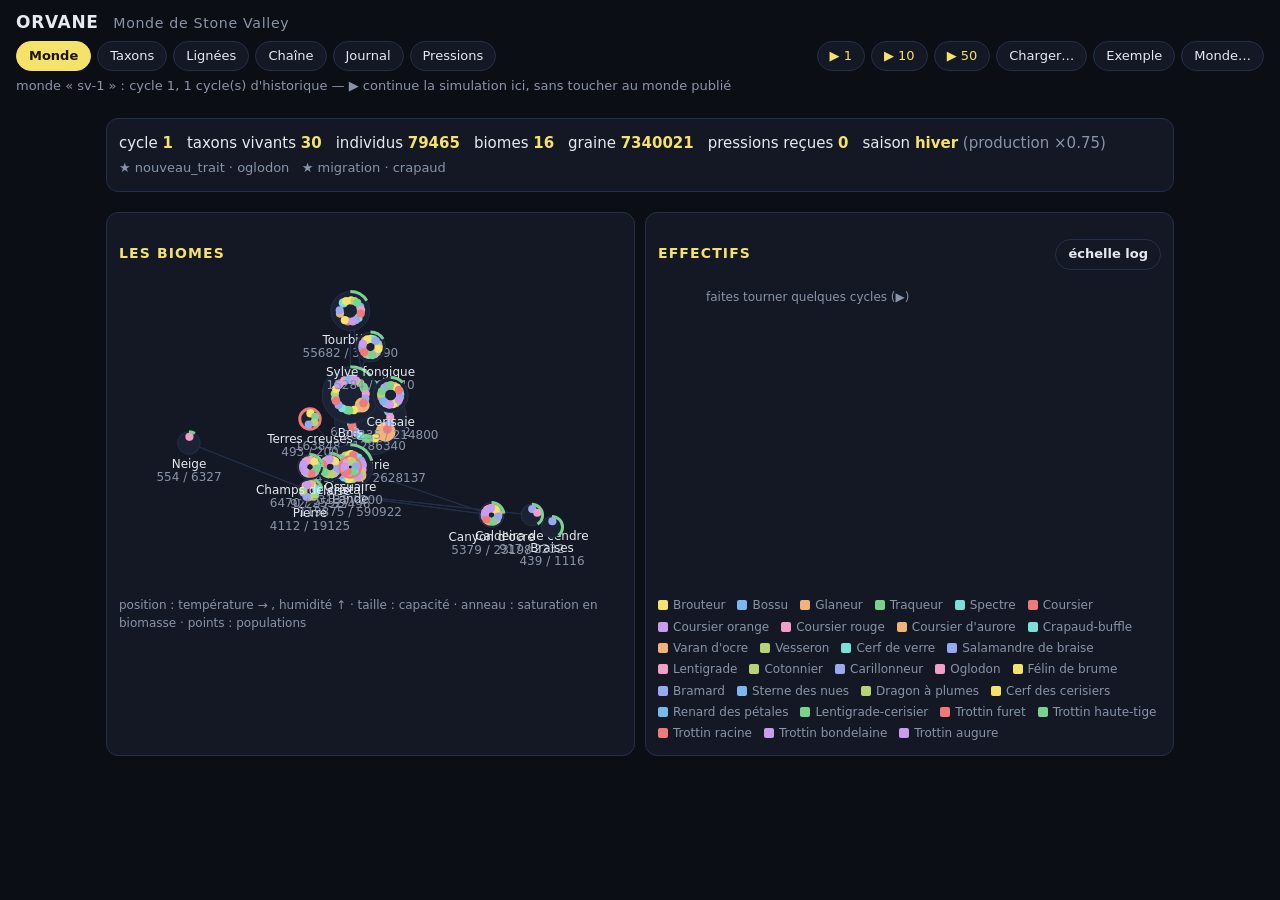
==== index.html @ d8d66bce "Add files via upload" ====
<!doctype html>
<html lang="fr">
<head>
<meta charset="utf-8">
<meta name="viewport" content="width=device-width, initial-scale=1">
<meta name="color-scheme" content="dark">
<title>Orvane</title>
<meta http-equiv="refresh" content="0; url=monde/?monde=sv-1">
<style>body { margin:0; padding:24px; background:#121a17; color:#e9efe6; font:16px/1.5 system-ui, sans-serif; } a { color:#e0a54a; }</style>
</head>
<body>
<p>Ouverture de l'observatoire… Si rien ne se passe : <a href="monde/?monde=sv-1">ouvrir l'observatoire d'Orvane</a>.</p>
</body>
</html>
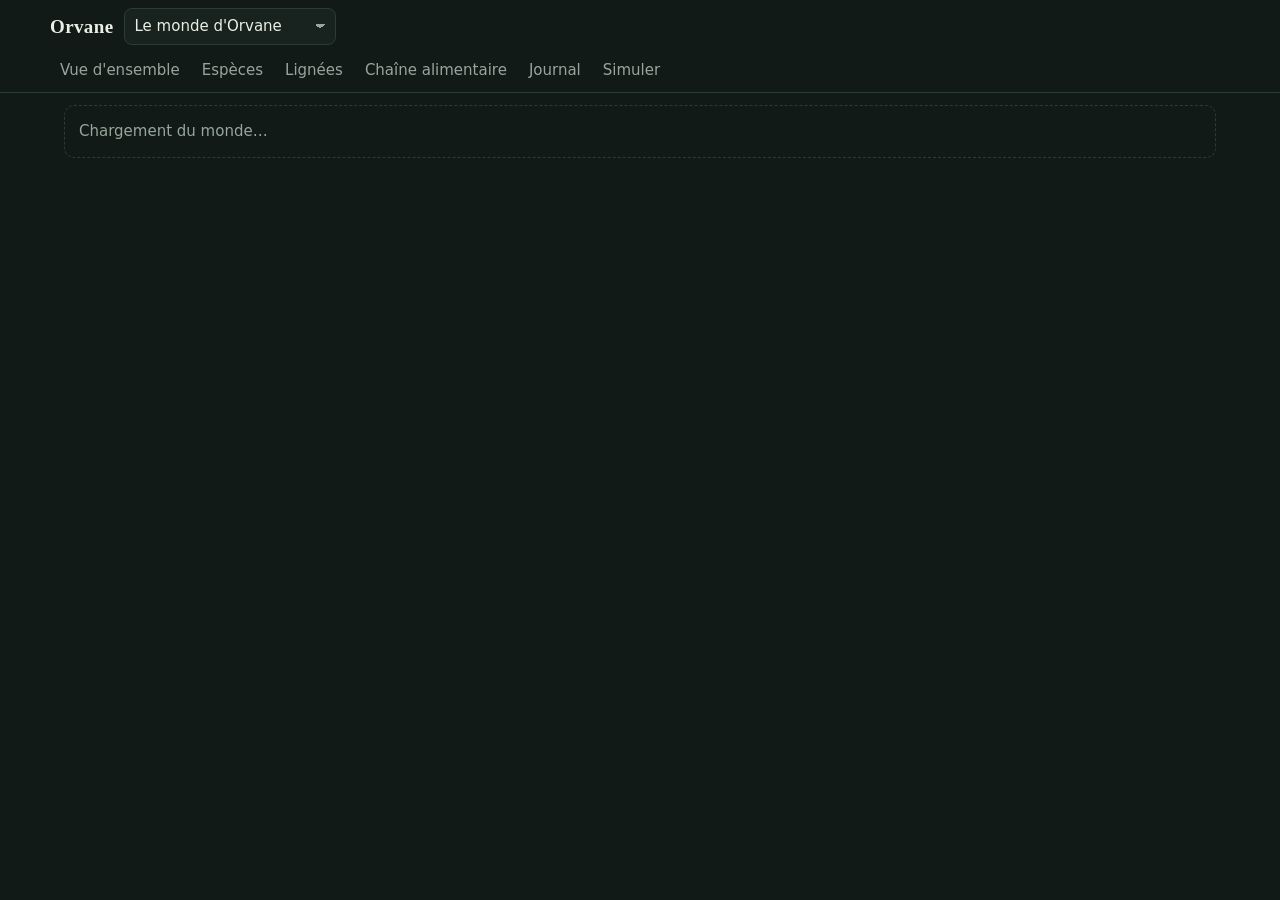
==== commit 01fe4eb8: "Add files via upload" ====
--- a/index.html
+++ b/index.html
@@ -5,10 +5,10 @@
 <meta name="viewport" content="width=device-width, initial-scale=1">
 <meta name="color-scheme" content="dark">
 <title>Orvane</title>
-<meta http-equiv="refresh" content="0; url=monde/?monde=sv-1">
+<meta http-equiv="refresh" content="0; url=monde/?monde=orvane">
 <style>body { margin:0; padding:24px; background:#121a17; color:#e9efe6; font:16px/1.5 system-ui, sans-serif; } a { color:#e0a54a; }</style>
 </head>
 <body>
-<p>Ouverture de l'observatoire… Si rien ne se passe : <a href="monde/?monde=sv-1">ouvrir l'observatoire d'Orvane</a>.</p>
+<p>Ouverture de l'observatoire… Si rien ne se passe : <a href="monde/?monde=orvane">ouvrir l'observatoire d'Orvane</a>.</p>
 </body>
 </html>
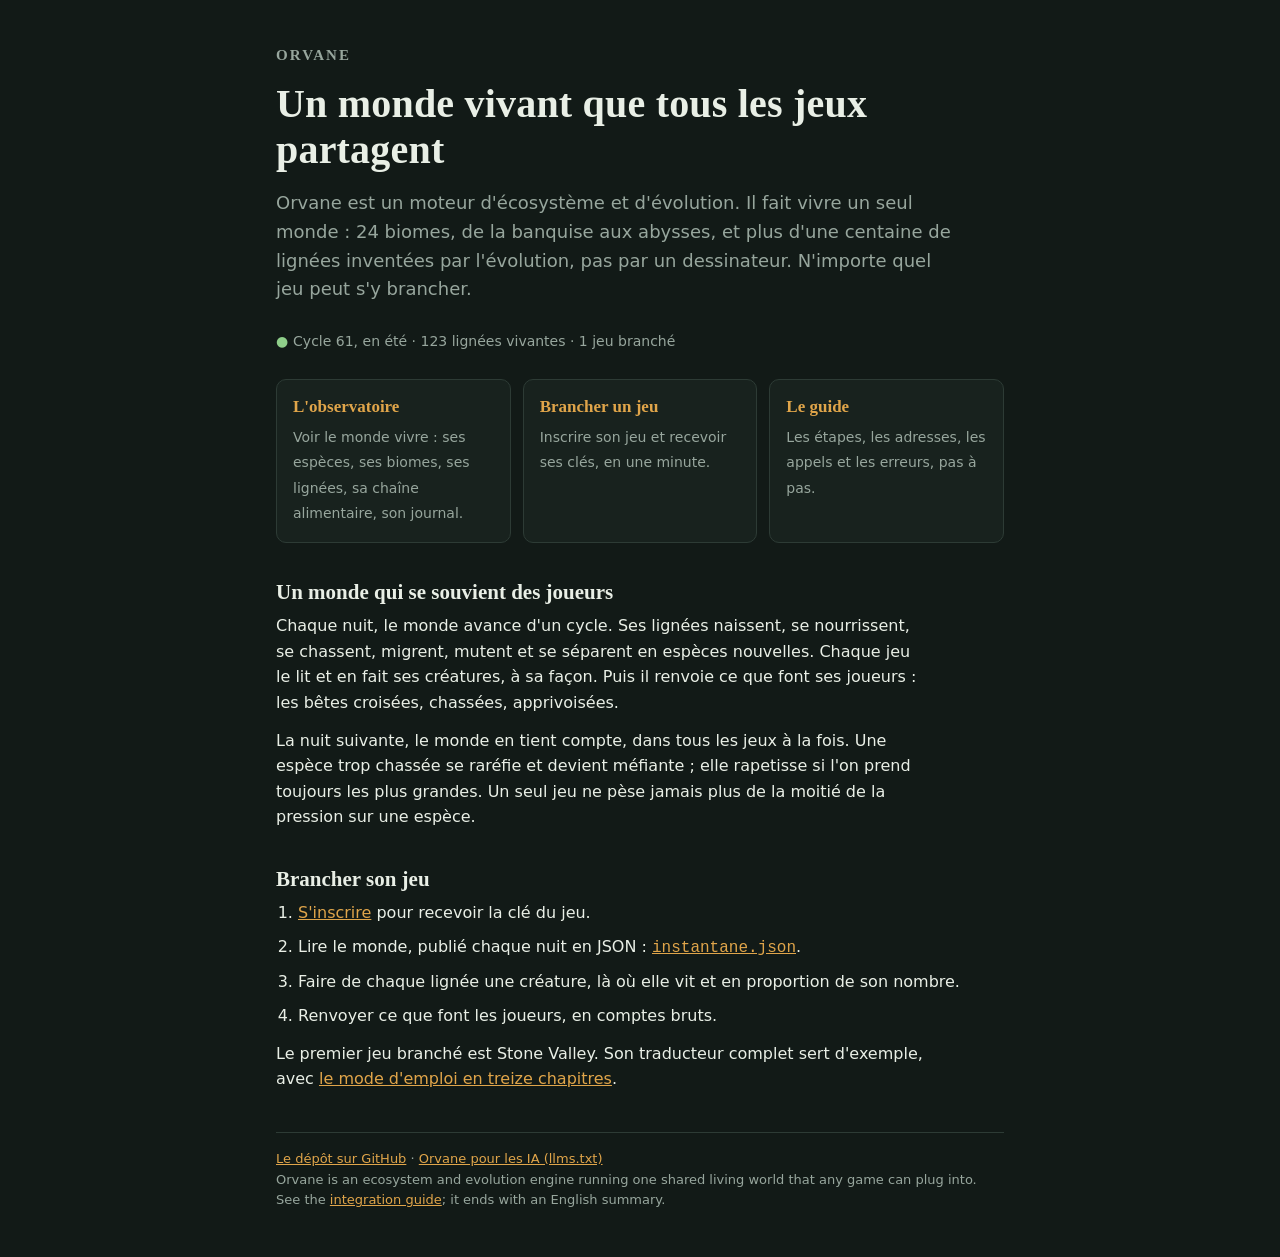
==== commit 4a4ebd42: "Add files via upload" ====
--- a/index.html
+++ b/index.html
@@ -4,11 +4,85 @@
 <meta charset="utf-8">
 <meta name="viewport" content="width=device-width, initial-scale=1">
 <meta name="color-scheme" content="dark">
-<title>Orvane</title>
-<meta http-equiv="refresh" content="0; url=monde/?monde=orvane">
-<style>body { margin:0; padding:24px; background:#121a17; color:#e9efe6; font:16px/1.5 system-ui, sans-serif; } a { color:#e0a54a; }</style>
+<title>Orvane — un monde vivant que tous les jeux partagent</title>
+<meta name="description" content="Orvane est un moteur d'écosystème et d'évolution : un seul monde vivant, 24 biomes et plus d'une centaine de lignées, où n'importe quel jeu peut se brancher.">
+<meta property="og:title" content="Orvane — un monde vivant que tous les jeux partagent">
+<meta property="og:description" content="Un moteur d'écosystème et d'évolution. N'importe quel jeu peut s'y brancher : il lit le monde, et y renvoie ce que font ses joueurs.">
+<meta property="og:type" content="website">
+<link rel="alternate" type="text/plain" href="llms.txt" title="Orvane pour les IA">
+<style>
+:root {
+  --fond:#121a17; --surface:#18221e; --ligne:#2d3b35; --texte:#e9efe6; --sourd:#97a69d; --ambre:#e0a54a; --vif:#8fcf8a;
+  --serif: "Iowan Old Style", "Palatino Linotype", Palatino, "Book Antiqua", Georgia, serif;
+  --sans: system-ui, -apple-system, "Segoe UI", Roboto, sans-serif;
+}
+* { box-sizing:border-box; }
+html, body { margin:0; background:var(--fond); color:var(--texte); font:16px/1.6 var(--sans); -webkit-text-size-adjust:100%; }
+a { color:var(--ambre); }
+:focus-visible { outline:2px solid var(--ambre); outline-offset:2px; }
+main { max-width:760px; margin:0 auto; padding:48px 16px 48px; }
+.marque { font:600 15px/1 var(--serif); letter-spacing:.14em; text-transform:uppercase; color:var(--sourd); margin:0 0 18px; }
+h1 { font:600 40px/1.15 var(--serif); letter-spacing:.005em; margin:0 0 16px; }
+h2 { font:600 21px/1.25 var(--serif); margin:36px 0 8px; }
+.chapeau { font-size:18px; color:var(--sourd); margin:0 0 26px; max-width:60ch; }
+.vie { font-size:14px; color:var(--sourd); min-height:1.6em; margin:0 0 26px; }
+.vie b { color:var(--vif); font-weight:600; }
+.portes { display:grid; grid-template-columns:repeat(3, 1fr); gap:12px; }
+.porte { display:block; background:var(--surface); border:1px solid var(--ligne); border-radius:10px; padding:16px; text-decoration:none; color:var(--texte); }
+.porte:hover { border-color:var(--ambre); }
+.porte b { display:block; font:600 17px/1.3 var(--serif); color:var(--ambre); margin-bottom:6px; }
+.porte span { font-size:14px; color:var(--sourd); }
+p { margin:0 0 12px; max-width:64ch; }
+ol { padding-left:22px; margin:0 0 12px; } ol li { margin:0 0 8px; }
+footer { color:var(--sourd); font-size:13px; border-top:1px solid var(--ligne); padding-top:16px; margin-top:40px; }
+@media (max-width:640px) { main { padding-top:32px; } h1 { font-size:31px; } .portes { grid-template-columns:1fr; } }
+</style>
 </head>
 <body>
-<p>Ouverture de l'observatoire… Si rien ne se passe : <a href="monde/?monde=orvane">ouvrir l'observatoire d'Orvane</a>.</p>
+<main>
+<p class="marque">Orvane</p>
+<h1>Un monde vivant que tous les jeux partagent</h1>
+<p class="chapeau">Orvane est un moteur d'écosystème et d'évolution. Il fait vivre un seul monde : 24 biomes, de la banquise aux abysses, et plus d'une centaine de lignées inventées par l'évolution, pas par un dessinateur. N'importe quel jeu peut s'y brancher.</p>
+<p class="vie" id="vie" aria-live="polite"></p>
+
+<nav class="portes" aria-label="Entrées">
+  <a class="porte" href="monde/?monde=orvane"><b>L'observatoire</b><span>Voir le monde vivre : ses espèces, ses biomes, ses lignées, sa chaîne alimentaire, son journal.</span></a>
+  <a class="porte" href="inscription/"><b>Brancher un jeu</b><span>Inscrire son jeu et recevoir ses clés, en une minute.</span></a>
+  <a class="porte" href="https://github.com/stonevalleyoff-ai/orvane/blob/main/BRANCHER-UN-JEU.md"><b>Le guide</b><span>Les étapes, les adresses, les appels et les erreurs, pas à pas.</span></a>
+</nav>
+
+<h2>Un monde qui se souvient des joueurs</h2>
+<p>Chaque nuit, le monde avance d'un cycle. Ses lignées naissent, se nourrissent, se chassent, migrent, mutent et se séparent en espèces nouvelles. Chaque jeu le lit et en fait ses créatures, à sa façon. Puis il renvoie ce que font ses joueurs : les bêtes croisées, chassées, apprivoisées.</p>
+<p>La nuit suivante, le monde en tient compte, dans tous les jeux à la fois. Une espèce trop chassée se raréfie et devient méfiante ; elle rapetisse si l'on prend toujours les plus grandes. Un seul jeu ne pèse jamais plus de la moitié de la pression sur une espèce.</p>
+
+<h2>Brancher son jeu</h2>
+<ol>
+  <li><a href="inscription/">S'inscrire</a> pour recevoir la clé du jeu.</li>
+  <li>Lire le monde, publié chaque nuit en JSON : <a href="mondes/orvane/instantane.json"><code>instantane.json</code></a>.</li>
+  <li>Faire de chaque lignée une créature, là où elle vit et en proportion de son nombre.</li>
+  <li>Renvoyer ce que font les joueurs, en comptes bruts.</li>
+</ol>
+<p>Le premier jeu branché est Stone Valley. Son traducteur complet sert d'exemple, avec <a href="https://github.com/stonevalleyoff-ai/orvane/blob/main/docs/LISEZ-MOI.md">le mode d'emploi en treize chapitres</a>.</p>
+
+<footer>
+  <a href="https://github.com/stonevalleyoff-ai/orvane">Le dépôt sur GitHub</a> · <a href="llms.txt">Orvane pour les IA (llms.txt)</a><br>
+  <span lang="en">Orvane is an ecosystem and evolution engine running one shared living world that any game can plug into. See the <a href="https://github.com/stonevalleyoff-ai/orvane/blob/main/BRANCHER-UN-JEU.md">integration guide</a>; it ends with an English summary.</span>
+</footer>
+</main>
+<script>
+(async () => {
+  const el = document.getElementById('vie');
+  try {
+    const [inst, jeux] = await Promise.all(['instantane.json', 'jeux.json'].map(f => fetch('mondes/orvane/' + f, { cache: 'no-cache' }).then(r => r.ok ? r.json() : null).catch(() => null)));
+    if (!inst || !inst.cycle) return;
+    const vivantes = (inst.taxons || []).filter(t => t.eteint == null).length;
+    const branches = Array.isArray(jeux) ? jeux.filter(j => j.actif !== false).length : 0;
+    const sn = inst.cycle.saison && inst.cycle.saison.nom, saison = sn ? (sn === 'printemps' ? ', au printemps' : ', en ' + sn) : '';
+    el.innerHTML = '';
+    const b = document.createElement('b'); b.textContent = '● ';
+    el.append(b, 'Cycle ' + inst.cycle.n + saison + ' · ' + vivantes + ' lignées vivantes' + (branches ? ' · ' + branches + (branches > 1 ? ' jeux branchés' : ' jeu branché') : ''));
+  } catch (e) { }
+})();
+</script>
 </body>
 </html>
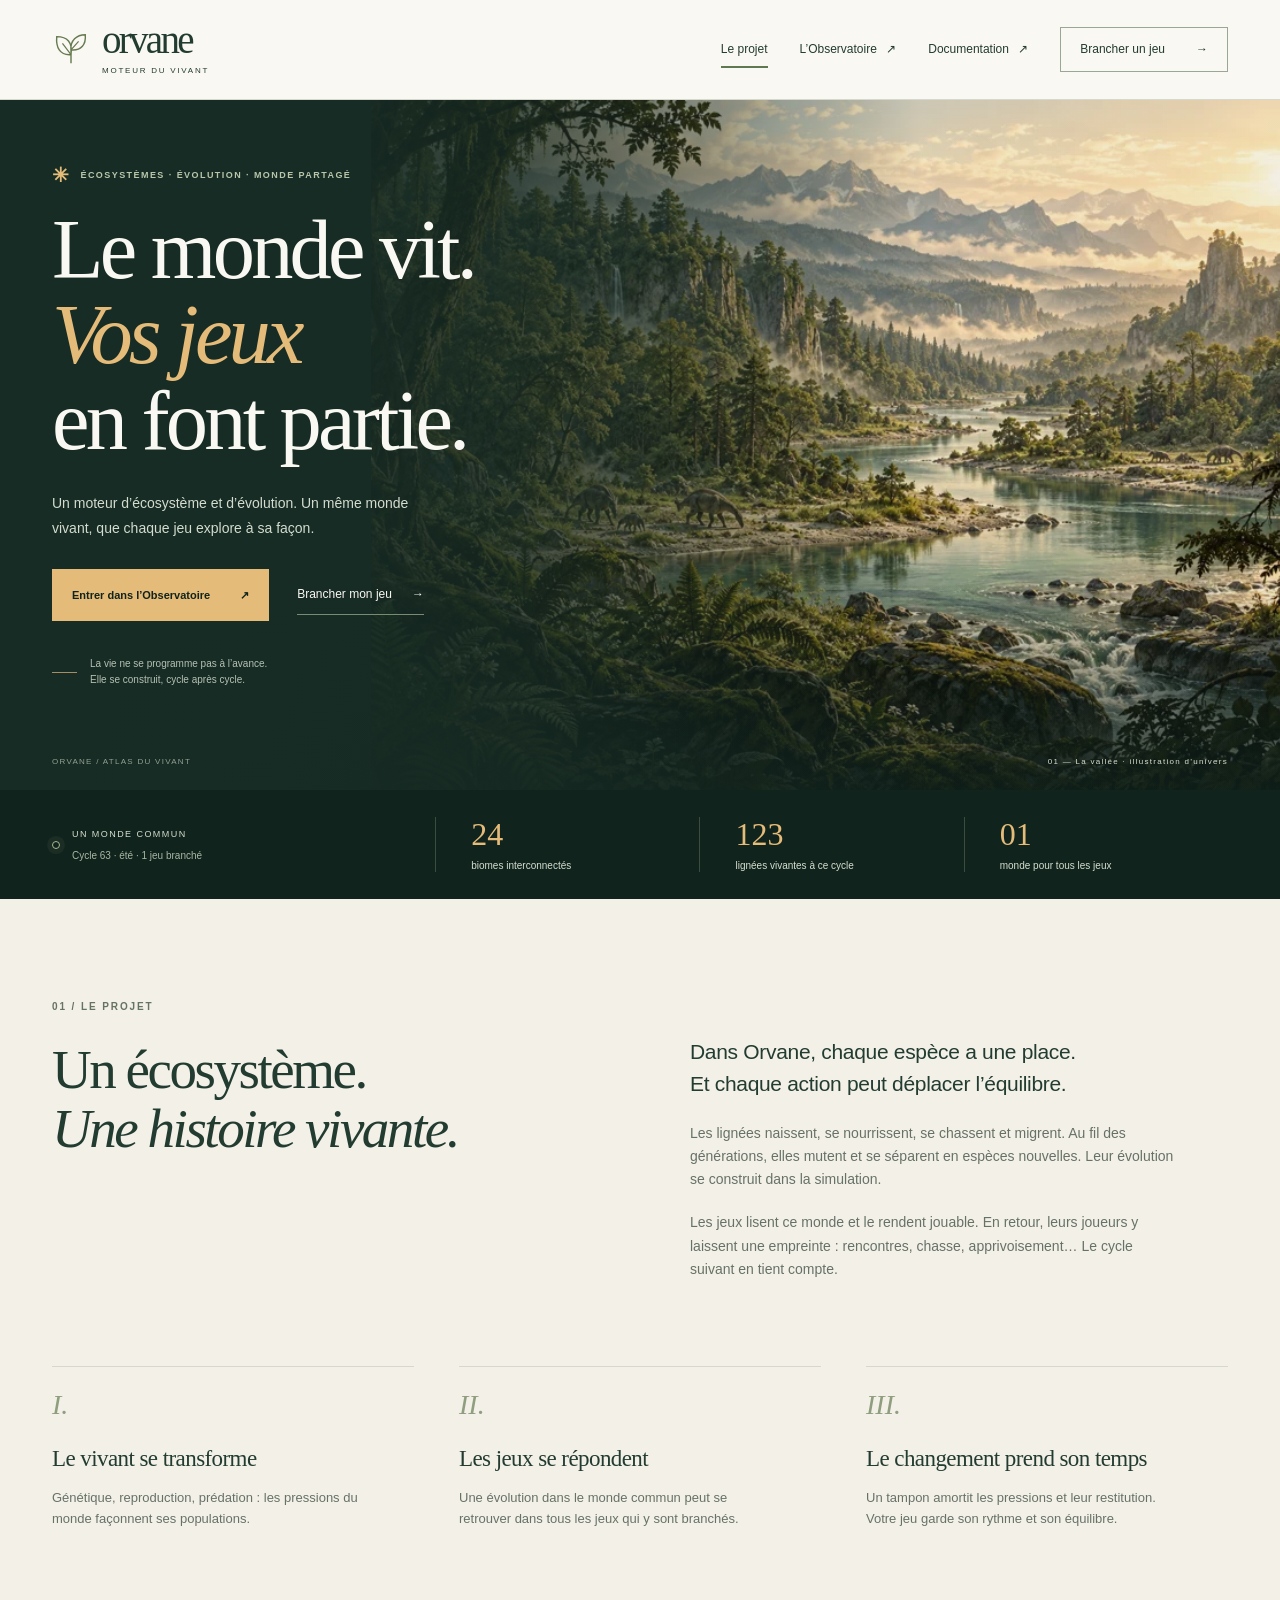
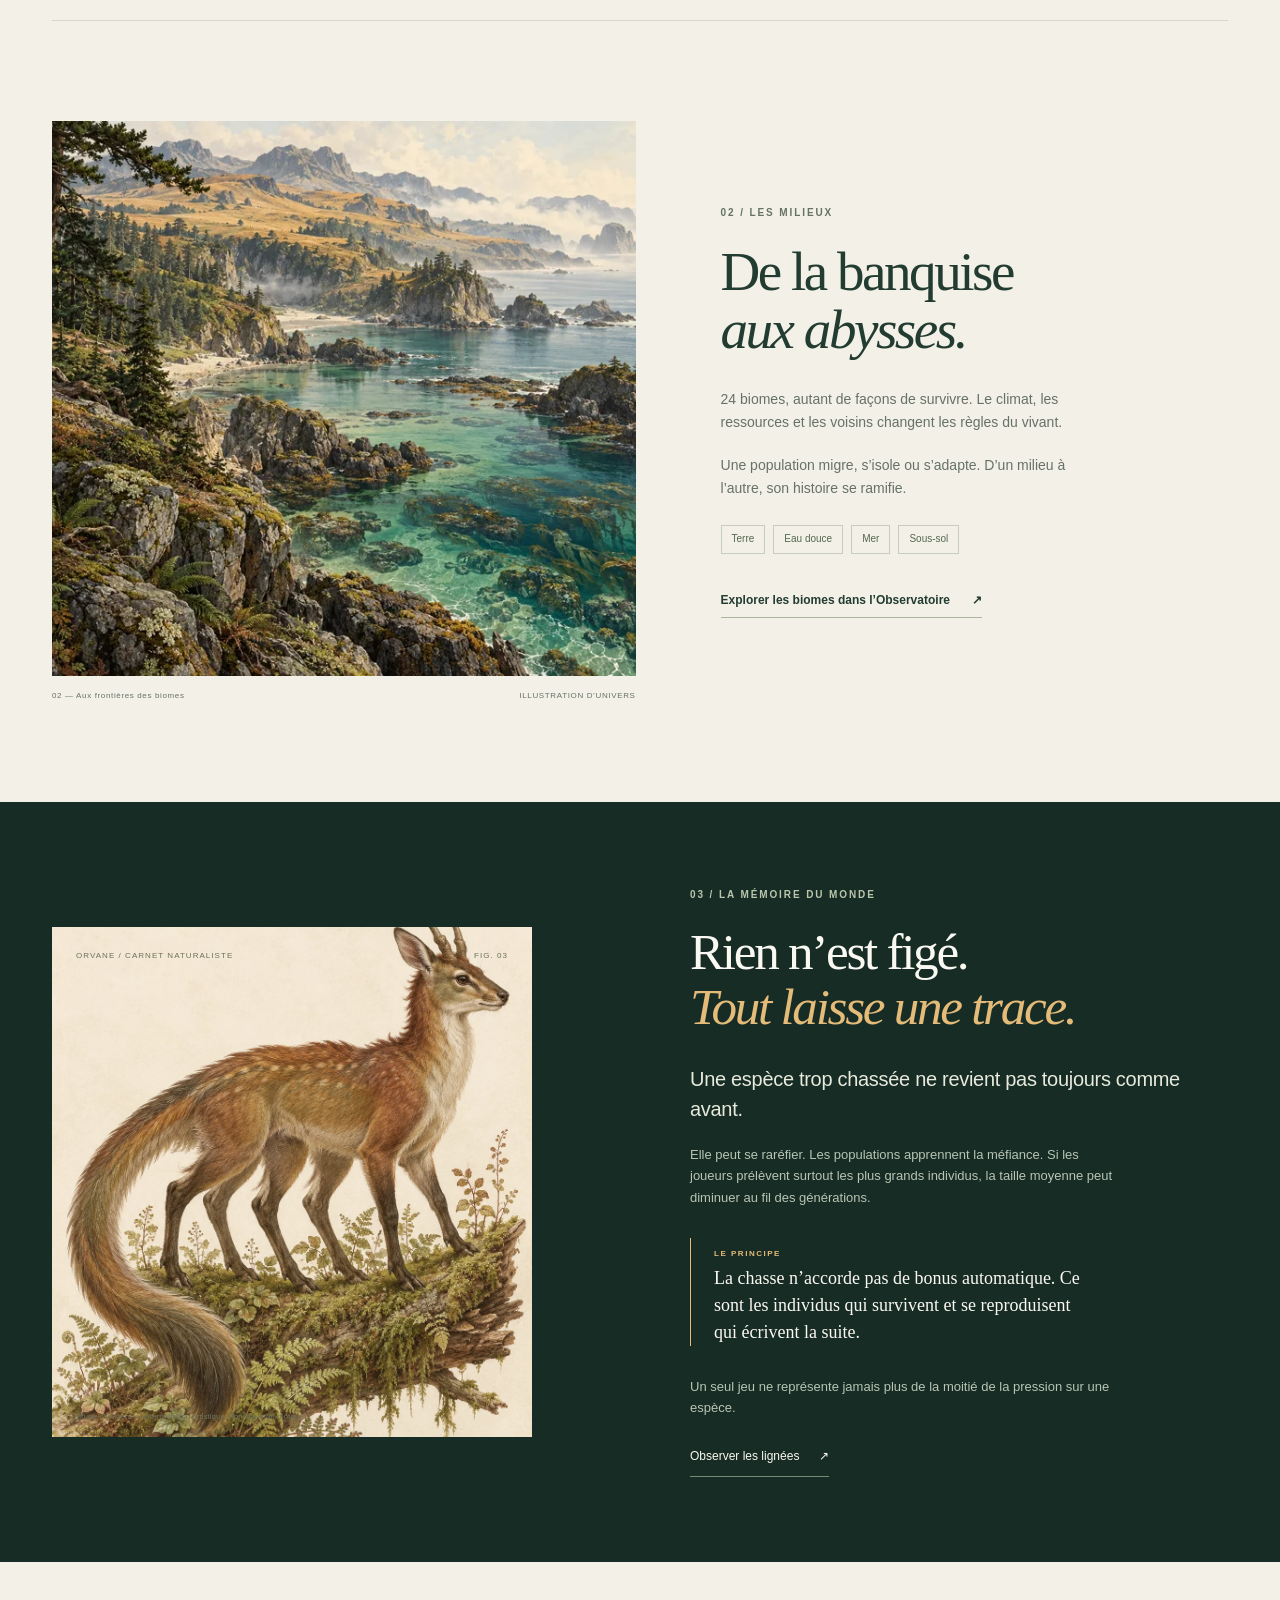
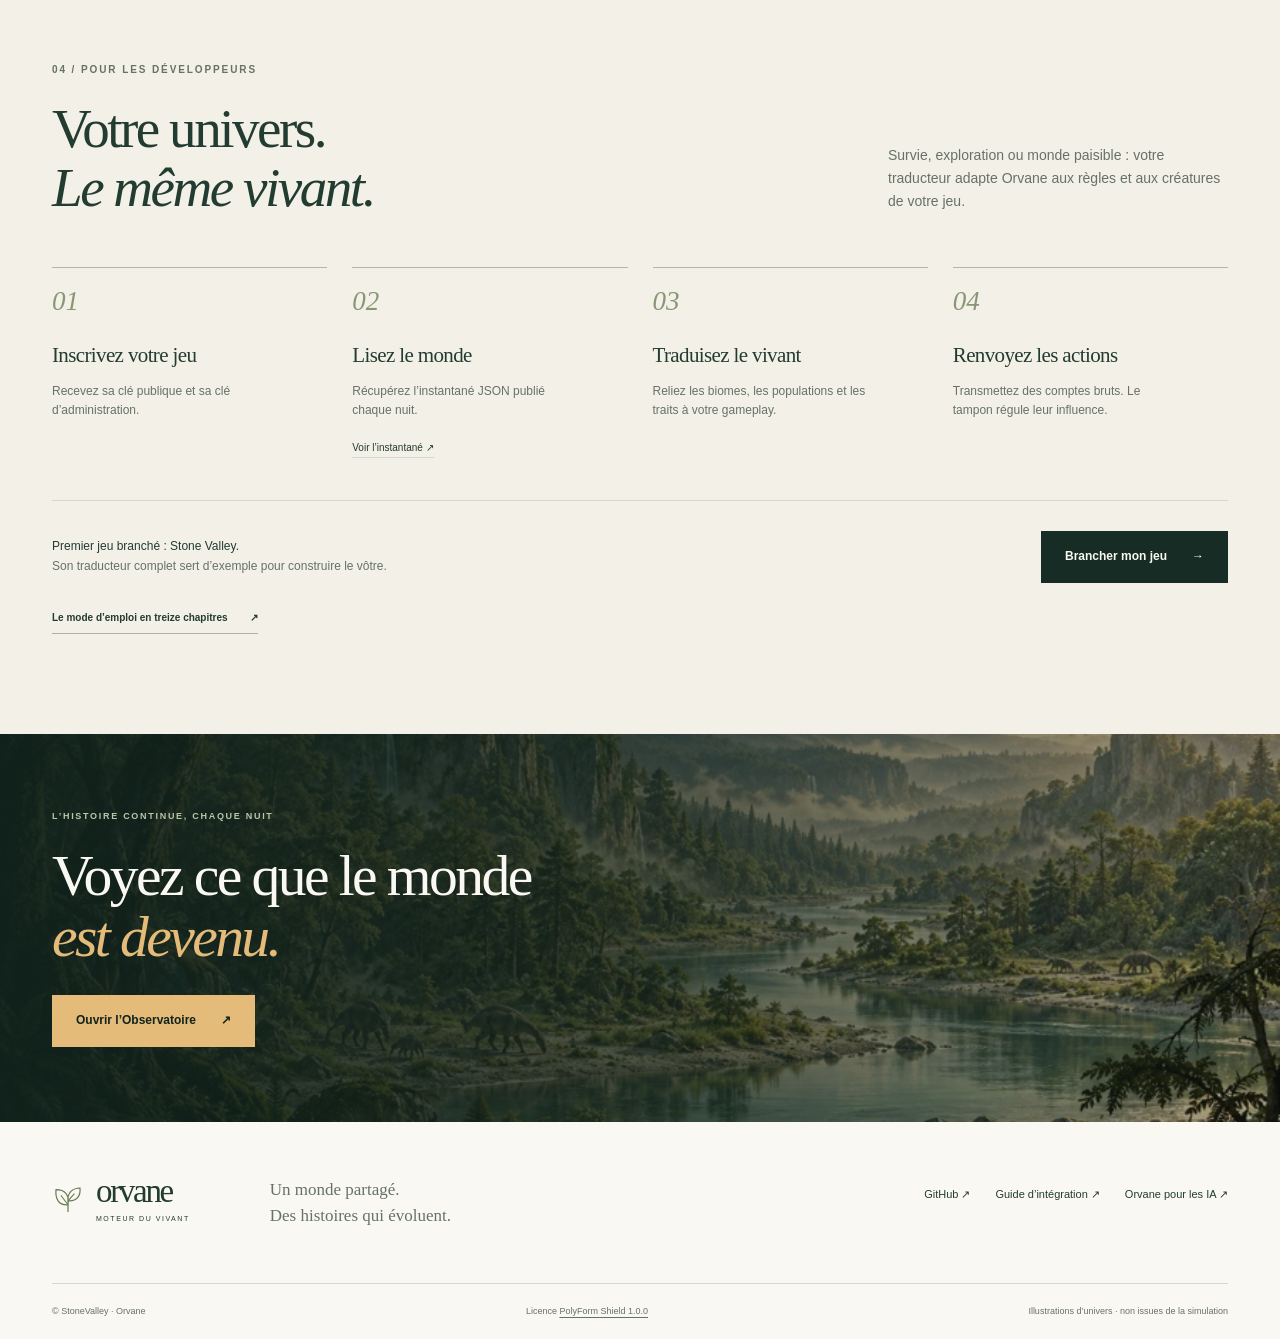
==== commit eb8febe9: "Add files via upload" ====
--- a/index.html
+++ b/index.html
@@ -3,86 +3,44 @@
 <head>
 <meta charset="utf-8">
 <meta name="viewport" content="width=device-width, initial-scale=1">
-<meta name="color-scheme" content="dark">
+<meta name="color-scheme" content="light dark">
 <title>Orvane — un monde vivant que tous les jeux partagent</title>
 <meta name="description" content="Orvane est un moteur d'écosystème et d'évolution : un seul monde vivant, 24 biomes et plus d'une centaine de lignées, où n'importe quel jeu peut se brancher.">
 <meta property="og:title" content="Orvane — un monde vivant que tous les jeux partagent">
 <meta property="og:description" content="Un moteur d'écosystème et d'évolution. N'importe quel jeu peut s'y brancher : il lit le monde, et y renvoie ce que font ses joueurs.">
 <meta property="og:type" content="website">
 <link rel="alternate" type="text/plain" href="llms.txt" title="Orvane pour les IA">
-<style>
-:root {
-  --fond:#121a17; --surface:#18221e; --ligne:#2d3b35; --texte:#e9efe6; --sourd:#97a69d; --ambre:#e0a54a; --vif:#8fcf8a;
-  --serif: "Iowan Old Style", "Palatino Linotype", Palatino, "Book Antiqua", Georgia, serif;
-  --sans: system-ui, -apple-system, "Segoe UI", Roboto, sans-serif;
-}
-* { box-sizing:border-box; }
-html, body { margin:0; background:var(--fond); color:var(--texte); font:16px/1.6 var(--sans); -webkit-text-size-adjust:100%; }
-a { color:var(--ambre); }
-:focus-visible { outline:2px solid var(--ambre); outline-offset:2px; }
-main { max-width:760px; margin:0 auto; padding:48px 16px 48px; }
-.marque { font:600 15px/1 var(--serif); letter-spacing:.14em; text-transform:uppercase; color:var(--sourd); margin:0 0 18px; }
-h1 { font:600 40px/1.15 var(--serif); letter-spacing:.005em; margin:0 0 16px; }
-h2 { font:600 21px/1.25 var(--serif); margin:36px 0 8px; }
-.chapeau { font-size:18px; color:var(--sourd); margin:0 0 26px; max-width:60ch; }
-.vie { font-size:14px; color:var(--sourd); min-height:1.6em; margin:0 0 26px; }
-.vie b { color:var(--vif); font-weight:600; }
-.portes { display:grid; grid-template-columns:repeat(3, 1fr); gap:12px; }
-.porte { display:block; background:var(--surface); border:1px solid var(--ligne); border-radius:10px; padding:16px; text-decoration:none; color:var(--texte); }
-.porte:hover { border-color:var(--ambre); }
-.porte b { display:block; font:600 17px/1.3 var(--serif); color:var(--ambre); margin-bottom:6px; }
-.porte span { font-size:14px; color:var(--sourd); }
-p { margin:0 0 12px; max-width:64ch; }
-ol { padding-left:22px; margin:0 0 12px; } ol li { margin:0 0 8px; }
-footer { color:var(--sourd); font-size:13px; border-top:1px solid var(--ligne); padding-top:16px; margin-top:40px; }
-@media (max-width:640px) { main { padding-top:32px; } h1 { font-size:31px; } .portes { grid-template-columns:1fr; } }
-</style>
+<link rel="icon" href="assets/embleme.svg" type="image/svg+xml">
+<link rel="stylesheet" href="assets/orvane.css">
+<link rel="preload" as="image" href="assets/vallee.webp">
 </head>
-<body>
-<main>
-<p class="marque">Orvane</p>
-<h1>Un monde vivant que tous les jeux partagent</h1>
-<p class="chapeau">Orvane est un moteur d'écosystème et d'évolution. Il fait vivre un seul monde : 24 biomes, de la banquise aux abysses, et plus d'une centaine de lignées inventées par l'évolution, pas par un dessinateur. N'importe quel jeu peut s'y brancher.</p>
-<p class="vie" id="vie" aria-live="polite"></p>
-
-<nav class="portes" aria-label="Entrées">
-  <a class="porte" href="monde/?monde=orvane"><b>L'observatoire</b><span>Voir le monde vivre : ses espèces, ses biomes, ses lignées, sa chaîne alimentaire, son journal.</span></a>
-  <a class="porte" href="inscription/"><b>Brancher un jeu</b><span>Inscrire son jeu et recevoir ses clés, en une minute.</span></a>
-  <a class="porte" href="https://github.com/stonevalleyoff-ai/orvane/blob/main/BRANCHER-UN-JEU.md"><b>Le guide</b><span>Les étapes, les adresses, les appels et les erreurs, pas à pas.</span></a>
+<body class="home"><a class="skip" href="#contenu">Aller au contenu</a>
+<header class="site-header"><div class="header-inner">
+<a class="brand" href="./" aria-label="Orvane, accueil"><svg viewBox="0 0 40 40" fill="none" aria-hidden="true"><path d="M20 35V19M20 26C8 27 4 18 5 7c11 0 17 6 15 19ZM20 21C19 11 26 5 35 5c1 10-4 17-15 16Z" stroke="currentColor" stroke-width="1.5"/><path d="m11 14 9 12M28 12l-8 9" stroke="currentColor" stroke-width="1.3"/></svg><span>orvane<span class="brand-caption">MOTEUR DU VIVANT</span></span></a>
+<nav class="desktop-nav" aria-label="Navigation principale">
+<a href="#le-monde" aria-current="page">Le projet</a>
+<a href="monde/?monde=orvane">L’Observatoire <span aria-hidden="true">↗</span></a>
+<a href="https://github.com/stonevalleyoff-ai/orvane/blob/main/BRANCHER-UN-JEU.md">Documentation <span aria-hidden="true">↗</span></a>
+<a class="nav-cta" href="inscription/" >Brancher un jeu <span aria-hidden="true">→</span></a>
 </nav>
-
-<h2>Un monde qui se souvient des joueurs</h2>
-<p>Chaque nuit, le monde avance d'un cycle. Ses lignées naissent, se nourrissent, se chassent, migrent, mutent et se séparent en espèces nouvelles. Chaque jeu le lit et en fait ses créatures, à sa façon. Puis il renvoie ce que font ses joueurs : les bêtes croisées, chassées, apprivoisées.</p>
-<p>La nuit suivante, le monde en tient compte, dans tous les jeux à la fois. Une espèce trop chassée se raréfie et devient méfiante ; elle rapetisse si l'on prend toujours les plus grandes. Un seul jeu ne pèse jamais plus de la moitié de la pression sur une espèce.</p>
-
-<h2>Brancher son jeu</h2>
-<ol>
-  <li><a href="inscription/">S'inscrire</a> pour recevoir la clé du jeu.</li>
-  <li>Lire le monde, publié chaque nuit en JSON : <a href="mondes/orvane/instantane.json"><code>instantane.json</code></a>.</li>
-  <li>Faire de chaque lignée une créature, là où elle vit et en proportion de son nombre.</li>
-  <li>Renvoyer ce que font les joueurs, en comptes bruts.</li>
-</ol>
-<p>Le premier jeu branché est Stone Valley. Son traducteur complet sert d'exemple, avec <a href="https://github.com/stonevalleyoff-ai/orvane/blob/main/docs/LISEZ-MOI.md">le mode d'emploi en treize chapitres</a>.</p>
-
-<footer>
-  <a href="https://github.com/stonevalleyoff-ai/orvane">Le dépôt sur GitHub</a> · <a href="llms.txt">Orvane pour les IA (llms.txt)</a><br>
-  <span lang="en">Orvane is an ecosystem and evolution engine running one shared living world that any game can plug into. See the <a href="https://github.com/stonevalleyoff-ai/orvane/blob/main/BRANCHER-UN-JEU.md">integration guide</a>; it ends with an English summary.</span>
-</footer>
-</main>
-<script>
-(async () => {
-  const el = document.getElementById('vie');
-  try {
-    const [inst, jeux] = await Promise.all(['instantane.json', 'jeux.json'].map(f => fetch('mondes/orvane/' + f, { cache: 'no-cache' }).then(r => r.ok ? r.json() : null).catch(() => null)));
-    if (!inst || !inst.cycle) return;
-    const vivantes = (inst.taxons || []).filter(t => t.eteint == null).length;
-    const branches = Array.isArray(jeux) ? jeux.filter(j => j.actif !== false).length : 0;
-    const sn = inst.cycle.saison && inst.cycle.saison.nom, saison = sn ? (sn === 'printemps' ? ', au printemps' : ', en ' + sn) : '';
-    el.innerHTML = '';
-    const b = document.createElement('b'); b.textContent = '● ';
-    el.append(b, 'Cycle ' + inst.cycle.n + saison + ' · ' + vivantes + ' lignées vivantes' + (branches ? ' · ' + branches + (branches > 1 ? ' jeux branchés' : ' jeu branché') : ''));
-  } catch (e) { }
-})();
-</script>
-</body>
-</html>
+<details class="mobile-menu"><summary>Menu <span aria-hidden="true">☰</span></summary><nav aria-label="Navigation mobile"><a href="#le-monde">Le projet</a><a href="monde/?monde=orvane">L’Observatoire <span aria-hidden="true">↗</span></a><a href="https://github.com/stonevalleyoff-ai/orvane/blob/main/BRANCHER-UN-JEU.md">Documentation <span aria-hidden="true">↗</span></a><a href="inscription/">Brancher un jeu →</a></nav></details>
+</div></header>
+<main id="contenu">
+<section class="hero" aria-labelledby="hero-title">
+<picture class="hero-art"><source media="(max-width:700px)" srcset="assets/vallee-900.webp"><img src="assets/vallee.webp" width="1536" height="1024" alt="Illustration d’une vallée sauvage traversée par une rivière, entre forêts et montagnes." fetchpriority="high"></picture>
+<div class="hero-shade"></div><div class="wrap hero-content">
+<p class="eyebrow"><span class="tiny-leaf" aria-hidden="true">✳</span> ÉCOSYSTÈMES · ÉVOLUTION · MONDE PARTAGÉ</p>
+<h1 id="hero-title">Le monde vit.<br><em>Vos jeux</em><br>en font partie.</h1>
+<p class="hero-intro">Un moteur d’écosystème et d’évolution. Un même monde vivant, que chaque jeu explore à sa façon.</p>
+<div class="hero-actions"><a class="button button-gold" href="monde/?monde=orvane">Entrer dans l’Observatoire <span aria-hidden="true">↗</span></a><a class="text-link" href="inscription/">Brancher mon jeu <span aria-hidden="true">→</span></a></div>
+<div class="hero-note"><span class="line"></span> La vie ne se programme pas à l’avance.<br>Elle se construit, cycle après cycle.</div>
+</div><div class="hero-caption"><span>ORVANE / ATLAS DU VIVANT</span><span>01 — La vallée · illustration d’univers</span></div>
+</section>
+<section class="world-status" aria-label="Repères du monde"><div class="wrap status-grid"><div class="world-label"><span class="status-icon" aria-hidden="true"></span><span>UN MONDE COMMUN<small id="vie" role="status" aria-live="polite">Un cycle chaque nuit</small></span></div><div class="stat"><strong>24</strong><span>biomes interconnectés</span></div><div class="stat"><strong id="lignees">100+</strong><span id="lignees-label">lignées dans l’univers</span></div><div class="stat"><strong>01</strong><span>monde pour tous les jeux</span></div></div></section>
+<section class="intro-section wrap section" id="le-monde"><div class="section-heading"><p class="eyebrow dark-ink">01 / LE PROJET</p><h2>Un écosystème.<br><em>Une histoire vivante.</em></h2></div><div class="intro-copy"><p class="lead">Dans Orvane, chaque espèce a une place.<br>Et chaque action peut déplacer l’équilibre.</p><p>Les lignées naissent, se nourrissent, se chassent et migrent. Au fil des générations, elles mutent et se séparent en espèces nouvelles. Leur évolution se construit dans la simulation.</p><p>Les jeux lisent ce monde et le rendent jouable. En retour, leurs joueurs y laissent une empreinte : rencontres, chasse, apprivoisement… Le cycle suivant en tient compte.</p></div></section>
+<section class="principles wrap" aria-label="Les principes d’Orvane"><article><span class="principle-number">I.</span><h3>Le vivant se transforme</h3><p>Génétique, reproduction, prédation : les pressions du monde façonnent ses populations.</p></article><article><span class="principle-number">II.</span><h3>Les jeux se répondent</h3><p>Une évolution dans le monde commun peut se retrouver dans tous les jeux qui y sont branchés.</p></article><article><span class="principle-number">III.</span><h3>Le changement prend son temps</h3><p>Un tampon amortit les pressions et leur restitution. Votre jeu garde son rythme et son équilibre.</p></article></section>
+<section class="biomes-section wrap section" aria-labelledby="biomes-title"><figure class="landscape-figure"><img src="assets/littoral.webp" srcset="assets/littoral-900.webp 900w, assets/littoral.webp 1536w" sizes="(max-width: 800px) 100vw, 55vw" width="1536" height="1024" loading="lazy" alt="Illustration naturaliste d’un littoral : forêt, prairie et récifs se rejoignent."><figcaption><span>02 — Aux frontières des biomes</span><span>ILLUSTRATION D’UNIVERS</span></figcaption></figure><div class="biomes-copy"><p class="eyebrow dark-ink">02 / LES MILIEUX</p><h2 id="biomes-title">De la banquise<br><em>aux abysses.</em></h2><p>24 biomes, autant de façons de survivre. Le climat, les ressources et les voisins changent les règles du vivant.</p><p>Une population migre, s’isole ou s’adapte. D’un milieu à l’autre, son histoire se ramifie.</p><div class="habitats"><span>Terre</span><span>Eau douce</span><span>Mer</span><span>Sous-sol</span></div><a class="inline-link" href="monde/?monde=orvane">Explorer les biomes dans l’Observatoire <span aria-hidden="true">↗</span></a></div></section>
+<section class="evolution-section"><div class="wrap evolution-grid"><div class="specimen"><div class="specimen-label">ORVANE / CARNET NATURALISTE <span>FIG. 03</span></div><img src="assets/specimen.webp" width="1024" height="1536" loading="lazy" alt="Planche artistique d’un animal forestier imaginaire à six pattes, à la longue queue et aux petites cornes."><p>Étude d’univers — interprétation artistique, non issue du moteur.</p></div><div class="evolution-copy"><p class="eyebrow">03 / LA MÉMOIRE DU MONDE</p><h2>Rien n’est figé.<br><em>Tout laisse une trace.</em></h2><p class="lead">Une espèce trop chassée ne revient pas toujours comme avant.</p><p>Elle peut se raréfier. Les populations apprennent la méfiance. Si les joueurs prélèvent surtout les plus grands individus, la taille moyenne peut diminuer au fil des générations.</p><div class="field-note"><span class="eyebrow">LE PRINCIPE</span><p>La chasse n’accorde pas de bonus automatique. Ce sont les individus qui survivent et se reproduisent qui écrivent la suite.</p></div><p class="muted">Un seul jeu ne représente jamais plus de la moitié de la pression sur une espèce.</p><a class="text-link" href="monde/?monde=orvane">Observer les lignées <span aria-hidden="true">↗</span></a></div></div></section>
+<section class="integration-section wrap section" aria-labelledby="integration-title"><div class="integration-heading"><div><p class="eyebrow dark-ink">04 / POUR LES DÉVELOPPEURS</p><h2 id="integration-title">Votre univers.<br><em>Le même vivant.</em></h2></div><p>Survie, exploration ou monde paisible : votre traducteur adapte Orvane aux règles et aux créatures de votre jeu.</p></div><div class="integration-steps"><article><span>01</span><h3>Inscrivez votre jeu</h3><p>Recevez sa clé publique et sa clé d’administration.</p></article><article><span>02</span><h3>Lisez le monde</h3><p>Récupérez l’instantané JSON publié chaque nuit.</p><a href="mondes/orvane/instantane.json">Voir l’instantané <span aria-hidden="true">↗</span></a></article><article><span>03</span><h3>Traduisez le vivant</h3><p>Reliez les biomes, les populations et les traits à votre gameplay.</p></article><article><span>04</span><h3>Renvoyez les actions</h3><p>Transmettez des comptes bruts. Le tampon régule leur influence.</p></article></div><div class="integration-bottom"><p><b>Premier jeu branché : Stone Valley.</b><br>Son traducteur complet sert d’exemple pour construire le vôtre.</p><a class="button button-dark" href="inscription/">Brancher mon jeu <span aria-hidden="true">→</span></a></div><a class="inline-link" href="https://github.com/stonevalleyoff-ai/orvane/blob/main/docs/LISEZ-MOI.md">Le mode d’emploi en treize chapitres <span aria-hidden="true">↗</span></a></section>
+<section class="final-cta"><img src="assets/vallee-900.webp" alt="" width="900" height="600" loading="lazy"><div class="wrap"><p class="eyebrow">L’HISTOIRE CONTINUE, CHAQUE NUIT</p><h2>Voyez ce que le monde<br><em>est devenu.</em></h2><a class="button button-gold" href="monde/?monde=orvane">Ouvrir l’Observatoire <span aria-hidden="true">↗</span></a></div></section>
+</main><footer class="site-footer"><div class="wrap footer-top"><a class="brand" href="./"><svg viewBox="0 0 40 40" fill="none" aria-hidden="true"><path d="M20 35V19M20 26C8 27 4 18 5 7c11 0 17 6 15 19ZM20 21C19 11 26 5 35 5c1 10-4 17-15 16Z" stroke="currentColor" stroke-width="1.5"/><path d="m11 14 9 12M28 12l-8 9" stroke="currentColor" stroke-width="1.3"/></svg><span>orvane<span class="brand-caption">MOTEUR DU VIVANT</span></span></a><p>Un monde partagé.<br>Des histoires qui évoluent.</p><nav aria-label="Ressources"><a href="https://github.com/stonevalleyoff-ai/orvane">GitHub <span aria-hidden="true">↗</span></a><a href="https://github.com/stonevalleyoff-ai/orvane/blob/main/BRANCHER-UN-JEU.md">Guide d’intégration <span aria-hidden="true">↗</span></a><a href="llms.txt">Orvane pour les IA <span aria-hidden="true">↗</span></a></nav></div><div class="wrap footer-bottom"><span>© StoneValley · Orvane</span><span>Licence <a href="LICENSE">PolyForm Shield 1.0.0</a></span><span>Illustrations d’univers · non issues de la simulation</span></div></footer><script src="assets/accueil.js" defer></script></body></html>
--- a/assets/orvane.css
+++ b/assets/orvane.css
@@ -0,0 +1,13 @@
+/* Orvane — Atlas du vivant. Styles scoped to the two public pages. */
+:root{--paper:#f3f0e7;--paper-light:#faf8f2;--ink:#233c31;--muted:#667268;--green:#172c25;--deep:#11231d;--sage:#b9c6ab;--gold:#e4bb78;--line:#d5d8cc;--serif:Georgia,'Times New Roman',serif;--sans:Inter,'Segoe UI',Arial,sans-serif;--mono:ui-monospace,SFMono-Regular,Consolas,monospace;--wrap:1240px;color-scheme:light}
+*{box-sizing:border-box}html{scroll-behavior:smooth;scroll-padding-top:104px}body{margin:0;background:var(--paper);color:var(--ink);font:16px/1.65 var(--sans);-webkit-text-size-adjust:100%}img{display:block;max-width:100%;height:auto}a{color:inherit;text-decoration:none}button,input,textarea{font:inherit}button{cursor:pointer}a,button,input,textarea,summary{-webkit-tap-highlight-color:transparent}button,a,summary{touch-action:manipulation}:focus-visible{outline:3px solid #a27434;outline-offset:5px}::selection{background:#dec397;color:var(--deep)}p{margin:0 0 20px}h1,h2,h3{margin:0;font-weight:400}h1,h2{font-family:var(--serif);letter-spacing:-.045em;line-height:1.06}h1 em,h2 em{font-weight:400;color:inherit}h2{font-size:clamp(38px,4.3vw,60px)}h3{font-size:21px;line-height:1.3;font-weight:500}figure{margin:0}.wrap{width:min(var(--wrap),calc(100% - 104px));margin-inline:auto}.section{padding-block:100px}.eyebrow{font-size:10px;letter-spacing:.19em;font-weight:600;line-height:1.6;margin-bottom:22px;color:var(--sage)}.eyebrow.dark-ink{color:#657363}.lead{font-size:21px;line-height:1.5;letter-spacing:-.015em}.muted{color:#aab8ab}.skip{position:fixed;z-index:1000;top:-100px;left:16px;padding:12px 20px;background:var(--gold);color:var(--deep)}.skip:focus{top:12px}
+.site-header{height:100px;background:var(--paper-light);position:relative;z-index:30;border-bottom:1px solid var(--line)}.header-inner{width:min(var(--wrap),calc(100% - 104px));height:100%;margin:auto;display:flex;align-items:center;justify-content:space-between;gap:25px}.brand{display:inline-flex;align-items:center;gap:12px;flex-shrink:0}.brand svg{width:38px;height:44px;color:#667a51}.brand>span{font:39px/.85 var(--serif);letter-spacing:-.07em}.brand-caption{display:block;font:8px/1.2 var(--sans);letter-spacing:.22em;margin-top:10px}.desktop-nav{display:flex;align-items:center;gap:32px;font-size:12px;font-weight:500}.desktop-nav>a{padding:9px 0;position:relative}.desktop-nav>a:not(.nav-cta):hover{color:#806230}.desktop-nav a[aria-current=page]:not(.nav-cta):after{content:'';position:absolute;height:2px;left:0;right:0;bottom:0;background:#60784f}.desktop-nav .nav-cta{border:1px solid #9aa794;padding:12px 19px;display:flex;gap:25px;align-items:center;transition:background .2s,color .2s}.desktop-nav .nav-cta:hover,.desktop-nav .nav-cta[aria-current=page]{background:var(--green);color:var(--paper-light);border-color:var(--green)}.desktop-nav>a>span{margin-left:6px}.mobile-menu{display:none}.button{padding:15px 23px;min-height:52px;display:inline-flex;align-items:center;justify-content:space-between;gap:25px;font-size:12px;font-weight:600;border:1px solid transparent;transition:background .2s,transform .2s}.button:hover{transform:translateY(-2px)}.button-gold{background:var(--gold);color:var(--deep)}.button-gold:hover{background:#f0cf98}.button-dark{background:var(--green);color:var(--paper-light)}.button-dark:hover{background:#28483c}.text-link{display:inline-flex;align-items:center;gap:20px;font-size:12px;border-bottom:1px solid #798b75;padding:9px 0}.text-link:hover{color:var(--gold);border-color:var(--gold)}.inline-link{display:inline-flex;align-items:center;gap:22px;padding-bottom:7px;border-bottom:1px solid #aab49e;font-size:12px;font-weight:600;line-height:1.6}.inline-link:hover{border-color:var(--ink);color:#806230}
+.hero{position:relative;isolation:isolate;min-height:690px;background:var(--green);color:var(--paper-light);overflow:hidden}.hero-art{position:absolute;inset:0 0 0 29%;z-index:-3}.hero-art img{width:100%;height:100%;object-fit:cover;object-position:55% 50%}.hero-shade{position:absolute;inset:0;z-index:-2;background:linear-gradient(90deg,#172c25 3%,rgba(23,44,37,.97) 22%,rgba(23,44,37,.78) 40%,rgba(23,44,37,.05) 72%),linear-gradient(0deg,rgba(17,35,29,.8),transparent 30%)}.hero-content{padding-top:65px;padding-bottom:95px}.hero .eyebrow{font-size:9px;letter-spacing:.16em;display:flex;align-items:center;gap:10px}.tiny-leaf{font-size:20px;line-height:1;color:var(--gold)}.hero h1{font-size:clamp(65px,6.6vw,96px);max-width:660px;line-height:1.01}.hero h1 em{color:var(--gold)}.hero-intro{max-width:365px;margin-top:28px;font-size:14px;color:#d3dccf;line-height:1.8}.hero-actions{display:flex;align-items:center;gap:28px;flex-wrap:wrap;margin-top:28px}.hero-actions .button{padding-inline:19px;gap:30px;font-size:11px}.hero-note{display:flex;align-items:center;gap:13px;font-size:10px;line-height:1.6;color:#b6c1b4;margin-top:35px}.hero-note .line{height:1px;width:25px;background:#a48e65}.hero-caption{position:absolute;bottom:22px;right:52px;left:52px;display:flex;justify-content:space-between;font-size:8px;letter-spacing:.16em;color:#d7dfcf}.hero-caption>span:first-child{opacity:.65}.world-status{background:var(--deep);color:#d6dfcf}.status-grid{display:grid;grid-template-columns:1.45fr 1fr 1fr 1fr;align-items:center;padding-block:27px}.world-label{display:flex;gap:12px;align-items:center;font-size:9px;letter-spacing:.16em}.status-icon{width:8px;height:8px;border:1px solid #a8bb92;border-radius:50%;box-shadow:0 0 0 5px #a8bb9210;flex-shrink:0}.world-label small{font-size:10px;line-height:1.5;letter-spacing:0;display:block;color:#a8b8a3;margin-top:6px}.stat{padding-left:35px;border-left:1px solid #3c4c3e;display:flex;flex-direction:column;line-height:1.3}.stat strong{font:32px/1.1 var(--serif);color:var(--gold);font-weight:400}.stat>span{font-size:10px;margin-top:7px}.intro-section{display:grid;grid-template-columns:1fr 1fr;gap:100px;padding-bottom:65px}.section-heading .eyebrow{margin-bottom:26px}.intro-copy{padding-top:37px}.intro-copy p:not(.lead){color:var(--muted);font-size:14px;max-width:490px}.intro-copy .lead{margin-bottom:23px}.principles{display:grid;grid-template-columns:repeat(3,1fr);gap:45px;padding-bottom:90px;border-bottom:1px solid var(--line)}.principles article{border-top:1px solid var(--line);padding-top:24px}.principle-number{font:italic 28px/1 var(--serif);color:#8e9e7e;display:block;margin-bottom:25px}.principles h3{font-family:var(--serif);font-size:23px;letter-spacing:-.025em;margin-bottom:13px}.principles p{font-size:13px;color:var(--muted);max-width:310px;margin:0}.biomes-section{display:grid;grid-template-columns:1.15fr 1fr;gap:85px;align-items:center}.landscape-figure img{width:100%;aspect-ratio:1.05;object-fit:cover;object-position:42%}.landscape-figure figcaption{display:flex;justify-content:space-between;gap:15px;font-size:8px;letter-spacing:.08em;line-height:1.5;padding-top:14px;color:var(--muted)}.biomes-copy h2{margin-bottom:28px}.biomes-copy>p:not(.eyebrow){font-size:14px;color:var(--muted);max-width:360px}.habitats{display:flex;gap:8px;flex-wrap:wrap;margin:25px 0 32px}.habitats span{font-size:10px;border:1px solid #c6cdbd;padding:5px 10px;color:#53694e}.evolution-section{background:var(--green);color:var(--paper-light);padding-block:85px}.evolution-grid{display:grid;grid-template-columns:1fr 1fr;gap:100px;align-items:center}.specimen{background:#eee7d6;color:#6b715c;position:relative;max-width:480px}.specimen-label{position:absolute;top:22px;left:24px;right:24px;display:flex;justify-content:space-between;font-size:8px;letter-spacing:.13em}.specimen img{width:100%;height:510px;object-fit:cover;object-position:center 58%}.specimen>p{position:absolute;bottom:15px;left:24px;right:24px;margin:0;font-size:8px;line-height:1.4}.evolution-copy h2{font-size:clamp(38px,4vw,54px);margin-bottom:30px}.evolution-copy h2 em{color:var(--gold)}.evolution-copy .lead{font-size:20px;color:#e7eadc}.evolution-copy>p:not(.eyebrow):not(.lead){font-size:13px;color:#b8c5b4;max-width:430px}.field-note{border-left:1px solid var(--gold);padding-left:23px;margin-block:30px}.field-note .eyebrow{font-size:8px;color:var(--gold);margin-bottom:10px}.field-note p{font:18px/1.5 var(--serif);max-width:380px;margin:0}.integration-heading{display:flex;align-items:end;justify-content:space-between;gap:70px;margin-bottom:50px}.integration-heading>p{max-width:340px;color:var(--muted);font-size:14px;margin-bottom:4px}.integration-steps{display:grid;grid-template-columns:repeat(4,1fr);gap:25px;margin-bottom:40px}.integration-steps article{border-top:1px solid #aebb9f;padding-top:20px}.integration-steps article>span{font:italic 27px/1 var(--serif);color:#879776}.integration-steps h3{font:21px/1.3 var(--serif);margin:24px 0 12px;letter-spacing:-.03em}.integration-steps p{font-size:12px;color:var(--muted);max-width:230px;margin-bottom:12px}.integration-steps a{font-size:10px;border-bottom:1px solid var(--line);padding-bottom:4px}.integration-bottom{display:flex;justify-content:space-between;align-items:center;border-top:1px solid var(--line);padding-top:30px;gap:25px;margin-bottom:20px}.integration-bottom p{font-size:12px;color:var(--muted);margin:0}.integration-bottom p b{color:var(--ink);font-weight:500}.integration-section>.inline-link{font-size:10px}.final-cta{position:relative;isolation:isolate;background:var(--green);color:var(--paper-light);padding-block:75px;overflow:hidden}.final-cta>img{position:absolute;z-index:-3;width:100%;height:100%;inset:0;object-fit:cover;object-position:50% 45%}.final-cta:before{content:'';position:absolute;inset:0;background:linear-gradient(90deg,#11231df0,#11231dbb 48%,#11231d55);z-index:-1}.final-cta h2{font-size:clamp(40px,4.5vw,64px);margin-bottom:28px}.final-cta .eyebrow{font-size:9px}.final-cta h2 em{color:var(--gold)}
+.site-footer{background:var(--paper-light);color:var(--ink)}.footer-top{padding-block:55px;display:flex;align-items:start;gap:80px}.footer-top>.brand svg{width:32px;height:36px}.footer-top>.brand>span{font-size:33px}.footer-top>.brand .brand-caption{font-size:7px}.footer-top>p{font:17px/1.5 var(--serif);color:var(--muted);margin:0}.footer-top nav{display:flex;flex-wrap:wrap;gap:25px;margin-left:auto;padding-top:8px;font-size:11px}.footer-top nav a:hover{color:#806230}.footer-bottom{border-top:1px solid var(--line);display:flex;justify-content:space-between;gap:25px;padding-block:20px;color:var(--muted);font-size:9px}.footer-bottom a{text-decoration:underline;text-underline-offset:3px}
+/* Developer area. Original IDs and behavior are preserved. */
+.connect-hero{background:var(--green);color:var(--paper-light);overflow:hidden}.connect-hero-grid{display:grid;grid-template-columns:1.1fr 1fr;gap:85px;align-items:center;padding-block:44px 55px}.breadcrumb{font-size:10px;color:#b9c6ae;display:inline-flex;gap:10px;align-items:center;margin-bottom:35px}.breadcrumb:hover{color:var(--gold)}.breadcrumb span{color:#71856c}.connect-hero .eyebrow{font-size:9px}.connect-hero h1{font-size:clamp(48px,5.2vw,74px)}.connect-hero h1 em{color:var(--gold)}.connect-hero p:not(.eyebrow){max-width:420px;font-size:13px;color:#c1cebb;margin-top:22px}.connect-hero figure{position:relative;margin-top:20px}.connect-hero figure img{width:100%;height:300px;object-fit:cover;border-radius:180px 180px 0 0;object-position:30%}.connect-hero figcaption{font-size:8px;letter-spacing:.18em;margin-top:14px;text-align:center;color:#c0cbb6}.hero-anchor{display:inline-flex;align-items:center;gap:30px;font-size:11px;border-bottom:1px solid #75826e;padding-bottom:7px;color:var(--gold);margin-top:7px}.developer-layout{display:grid;grid-template-columns:275px minmax(0,1fr);gap:70px;padding-top:65px;padding-bottom:50px}.aside-sticky{position:sticky;top:35px}.developer-aside .eyebrow{font-size:9px;margin-bottom:24px}.step-nav{border-top:1px solid var(--line)}.step-nav a{display:flex;align-items:center;gap:17px;border-bottom:1px solid var(--line);padding:20px 0;font-size:13px;font-weight:500}.step-nav a>span:first-child{color:#718263;font-family:var(--mono);font-size:10px}.step-nav a>span:last-child{margin-left:auto;color:#809272}.step-nav small{font-size:10px;font-weight:400;color:var(--muted);display:block;margin-top:3px}.step-nav a:hover{color:#947036}.developer-note{margin-top:35px;background:#e6e9dc;padding:25px}.note-symbol{font-size:26px;color:#758763;line-height:1;display:block;margin-bottom:20px}.developer-note h3{font:24px/1.2 var(--serif);letter-spacing:-.03em;margin-bottom:15px}.developer-note p{font-size:11px;color:var(--muted)}.developer-note .inline-link{font-size:10px;gap:15px}.privacy-note{font-size:10px;line-height:1.7;color:var(--muted);margin:25px 10px 0 0}.developer-content{min-width:0}.carte{min-width:0;background:var(--paper-light);border:1px solid var(--line);padding:37px 40px 40px;margin-bottom:25px;scroll-margin-top:25px}.carte .eyebrow{font-size:8px;letter-spacing:.15em;margin-bottom:16px}.carte h2{overflow-wrap:anywhere;font:35px/1.18 var(--serif);letter-spacing:-.04em;margin-bottom:15px}.carte>p:not(.eyebrow):not(.alerte){font-size:12px;color:var(--muted);line-height:1.8;max-width:620px}.carte a{color:#667a46;text-decoration:underline;text-underline-offset:3px}.carte label{display:block;font-size:10px;line-height:1.7;color:var(--muted);margin:22px 0 7px}.carte label b{font-size:12px;font-weight:500;color:var(--ink)}.carte input[type=text],.carte input[type=password],.carte textarea{display:block;width:100%;min-width:0;background:#fffef9;border:1px solid #bdc8b4;border-radius:0;padding:13px 15px;color:var(--ink);font-size:13px;line-height:1.6;transition:border-color .2s,box-shadow .2s}.carte input::placeholder{color:#7c877b}.carte input:focus,.carte textarea:focus{border-color:#55733c;outline:2px solid #a5b78d;outline-offset:2px}.carte input:disabled{background:#e8eadd;color:#667268}.carte textarea{font:12px/1.8 var(--mono);min-height:210px;resize:vertical;tab-size:2;background:#f1f3e9}.carte .actions{display:flex;flex-wrap:wrap;align-items:center;gap:14px;margin-top:23px}.carte button{display:inline-flex;justify-content:space-between;align-items:center;gap:22px;border:1px solid var(--green);border-radius:0;min-height:44px;padding:12px 20px;background:var(--green);color:var(--paper-light);font-size:11px;font-weight:500;transition:background .2s}.carte button:hover{background:#365640}.carte button:focus-visible{outline-offset:4px}.carte button.second{background:transparent;border:1px solid #a6b49a;color:var(--ink)}.carte button.second:hover{background:#e6e9dc}.carte button:disabled{opacity:.55;cursor:wait}.carte .etat{font-size:11px;min-height:1.6em;color:var(--muted)}.carte .etat.ok{color:#3b6627}.carte .etat.err{color:#a3312a}.carte .cle{margin-top:24px}.carte .cle .nom{font-size:10px;color:var(--muted);margin-bottom:8px}.carte .cle .nom b{font-size:11px;font-weight:600;color:var(--ink)}.carte .cle .val{display:flex;gap:8px;align-items:stretch}.carte code{font-family:var(--mono);font-size:.93em;overflow-wrap:anywhere}.carte .cle code{flex:1;min-width:0;overflow-wrap:anywhere;background:#f1f3e9;border:1px solid var(--line);padding:12px;font-size:12px;line-height:1.6}.carte .cle button{padding:10px 14px}.carte .secret code{border-color:#c89770}.carte .alerte{border-left:2px solid #ac7645;background:#f0e8d8;padding:15px 18px;font-size:11px;line-height:1.8;color:#714b26;margin:25px 0 0}.carte pre{background:var(--green);color:#d9e3c8;border:1px solid #3d513c;padding:18px;overflow-x:auto;font:11px/1.8 var(--mono);margin:14px 0 0;max-width:100%;tab-size:2;white-space:pre}.etapes{padding-left:20px;margin-top:20px}.etapes li{font-size:12px;margin-bottom:22px;padding-left:6px}.etapes li>span{color:var(--muted)}.fiche{display:grid;grid-template-columns:max-content minmax(0,1fr);gap:9px 20px;font-size:12px;padding-top:18px;border-top:1px solid var(--line);margin:25px 0 0}.fiche dt{color:var(--muted)}.fiche dd{margin:0;overflow-wrap:anywhere}.help-strip{display:flex;align-items:center;gap:20px;border:1px solid var(--line);padding:25px 30px}.help-strip>span{font:36px/1 var(--serif);color:#8d9b7e}.help-strip p{font-size:11px;color:var(--muted);margin:0}.help-strip b{font-weight:500;color:var(--ink)}.help-strip>a{margin-left:auto;font-size:20px;padding:8px}.connect-bottom{display:flex;justify-content:space-between;gap:25px;padding-block:25px 50px;align-items:center}.connect-bottom p{font:20px/1.5 var(--serif);margin:0}.connect-bottom a{font-size:11px}[hidden]{display:none!important}
+@media(min-width:1600px){.hero-art{left:32%}.hero{min-height:750px}.hero-content{padding-top:80px}.hero-caption{left:calc((100% - 1240px)/2);right:calc((100% - 1240px)/2)}}
+@media(max-width:1100px){.wrap,.header-inner{width:calc(100% - 72px)}.desktop-nav{gap:22px;font-size:11px}.hero h1{font-size:80px}.hero{min-height:680px}.hero-caption{left:36px;right:36px}.hero-shade{background:linear-gradient(90deg,#172c25 0%,#172c25ed 18%,#172c25bd 42%,#172c251a 84%),linear-gradient(0deg,#11231dc9,transparent 30%)}.hero-intro{font-size:13px;max-width:330px}.intro-section{gap:65px}.biomes-section{gap:50px}.evolution-grid{gap:60px}.evolution-copy h2{font-size:43px}.specimen img{height:490px}.footer-top{gap:50px}.footer-top nav{gap:18px}.developer-layout{grid-template-columns:230px minmax(0,1fr);gap:35px}.carte{padding:30px}.connect-hero-grid{gap:50px}.connect-hero figure img{height:285px}.status-grid{grid-template-columns:1.3fr 1fr 1fr 1fr}.stat{padding-left:24px}}
+@media(max-width:800px){html{scroll-padding-top:30px}.wrap,.header-inner{width:calc(100% - 48px)}.site-header{height:83px}.desktop-nav{gap:17px;font-size:10px}.desktop-nav .nav-cta{padding:10px;gap:10px}.brand>span{font-size:34px}.brand svg{width:30px}.brand-caption{font-size:6px}.section{padding-block:70px}.hero{min-height:685px}.hero h1{font-size:76px}.hero-art{left:15%}.hero-content{padding-top:50px}.hero-caption{left:24px;right:24px}.hero-note{margin-top:28px}.status-grid{grid-template-columns:1.2fr 1fr 1fr;row-gap:25px;padding-block:24px}.status-grid>.stat:last-child{display:none}.intro-section{gap:45px;padding-bottom:45px}.intro-copy{padding-top:28px}.intro-copy .lead{font-size:19px}.intro-copy p:not(.lead){font-size:13px}.principles{gap:25px;padding-bottom:60px}.principles h3{font-size:20px}.principles p{font-size:12px}.biomes-section{gap:35px}.biomes-copy h2{font-size:42px}.biomes-copy>p:not(.eyebrow){font-size:13px}.habitats{gap:5px;margin-block:20px}.habitats span{font-size:9px;padding:4px 7px}.landscape-figure figcaption{font-size:7px;flex-direction:column;gap:4px}.biomes-copy .inline-link{font-size:10px}.evolution-section{padding-block:65px}.evolution-grid{gap:40px}.specimen img{height:440px}.evolution-copy h2{font-size:37px}.evolution-copy .lead{font-size:18px}.evolution-copy>p:not(.eyebrow):not(.lead){font-size:12px}.field-note{padding-left:18px;margin-block:20px}.field-note p{font-size:16px}.specimen-label{left:15px;right:15px;font-size:6px}.specimen>p{left:15px;right:15px;font-size:7px}.integration-heading{gap:40px}.integration-heading>p{max-width:280px;font-size:13px}.integration-steps{gap:20px}.integration-steps h3{font-size:19px}.integration-steps p{font-size:11px}.footer-top{gap:35px;flex-wrap:wrap;padding-block:40px}.footer-top nav{width:100%;margin:0}.footer-bottom{font-size:8px;flex-wrap:wrap;gap:15px}.connect-hero-grid{gap:35px;padding-block:35px 40px;grid-template-columns:1.2fr 1fr}.connect-hero h1{font-size:51px}.connect-hero .eyebrow{font-size:8px}.connect-hero p:not(.eyebrow){font-size:12px}.connect-hero figure img{height:280px}.connect-hero figcaption{font-size:6px}.developer-layout{grid-template-columns:1fr;padding-top:35px;gap:30px}.aside-sticky{position:static}.developer-aside .eyebrow{margin-bottom:14px}.step-nav{display:grid;grid-template-columns:repeat(3,1fr);gap:18px}.step-nav a{gap:10px;font-size:11px;padding:15px 0}.step-nav a>span:last-child{display:none}.step-nav small{font-size:9px}.developer-note,.privacy-note{display:none}.carte{padding:32px}.connect-bottom{align-items:flex-start;flex-direction:column;gap:15px}}
+@media(max-width:600px){.wrap,.header-inner{width:calc(100% - 40px)}.site-header{height:78px}.brand>span{font-size:34px}.brand-caption{font-size:6px;letter-spacing:.23em}.brand svg{width:30px;height:38px}.desktop-nav{display:none}.mobile-menu{display:block}.mobile-menu summary{display:flex;align-items:center;gap:16px;list-style:none;font-size:11px;border:1px solid #b7c0ad;padding:8px 12px;cursor:pointer}.mobile-menu summary::-webkit-details-marker{display:none}.mobile-menu nav{position:absolute;right:20px;left:20px;top:67px;box-shadow:0 12px 24px #11231d22;background:var(--paper-light);border:1px solid var(--line);padding:10px 20px}.mobile-menu nav a{display:block;padding:13px 0;border-bottom:1px solid var(--line);font-size:13px}.mobile-menu nav a:last-child{border-bottom:0;color:#617344}.section{padding-block:55px}.eyebrow{font-size:8px;margin-bottom:20px}.hero{min-height:790px}.hero-art{inset:0}.hero-art img{object-position:53% 60%}.hero-shade{background:linear-gradient(180deg,#172c25 0%,#172c25 13%,#172c25ef 28%,#172c2580 48%,#172c2500 67%,#11231d9e 100%)}.hero-content{padding-top:35px;padding-bottom:80px}.hero .eyebrow{font-size:7px;letter-spacing:.12em;gap:8px;margin-bottom:22px}.hero h1{font-size:clamp(50px,17.2vw,67px);line-height:1.01;letter-spacing:-.05em}.hero-intro{font-size:12px;max-width:275px;margin-top:22px;line-height:1.8}.hero-actions{gap:18px;margin-top:24px;align-items:flex-start;flex-direction:column}.hero-actions .button{font-size:10px;padding:13px 16px;min-height:46px;gap:25px}.hero-actions .text-link{font-size:11px;padding-block:5px}.hero-note{display:none}.hero-caption{left:20px;right:20px;bottom:20px;flex-direction:column;gap:5px;font-size:7px;letter-spacing:.12em}.status-grid{grid-template-columns:1fr 1fr;padding-block:24px;gap:22px}.world-label{grid-column:1/-1;font-size:8px;padding-bottom:15px;border-bottom:1px solid #3c4c3e}.world-label small{font-size:10px;max-width:270px}.stat{padding-left:0;border:0}.status-grid>.stat:nth-child(3){border-left:1px solid #3c4c3e;padding-left:22px}.stat strong{font-size:30px}.stat>span{font-size:9px}.intro-section{grid-template-columns:1fr;gap:28px;padding-bottom:38px}.intro-section h2{font-size:45px}.intro-copy{padding-top:0}.intro-copy .lead{font-size:20px}.intro-copy p:not(.lead){font-size:13px;max-width:none}.intro-copy p:last-child{margin-bottom:0}.principles{grid-template-columns:1fr;gap:25px;padding-bottom:50px}.principles article{position:relative;padding-top:19px;padding-left:45px}.principle-number{position:absolute;left:0;top:22px;font-size:23px;margin:0}.principles h3{font-size:23px;margin-bottom:10px}.principles p{font-size:12px;max-width:none}.biomes-section{display:flex;flex-direction:column;gap:35px;align-items:stretch}.landscape-figure img{aspect-ratio:1.2;object-position:40%}.landscape-figure figcaption{flex-direction:row;font-size:6px;gap:12px}.biomes-copy h2{font-size:46px;margin-bottom:22px}.biomes-copy>p:not(.eyebrow){font-size:13px;max-width:none}.habitats{margin:22px 0 25px;gap:8px}.habitats span{font-size:9px;padding:5px 9px}.biomes-copy .inline-link{font-size:10px;gap:15px}.evolution-section{padding-block:50px}.evolution-grid{display:flex;flex-direction:column-reverse;gap:35px}.evolution-copy h2{font-size:40px}.evolution-copy .lead{font-size:20px}.evolution-copy>p:not(.eyebrow):not(.lead){font-size:12px}.field-note p{font-size:18px}.field-note{margin-block:25px}.specimen{width:100%;max-width:none}.specimen img{height:auto;aspect-ratio:.9;object-fit:cover;object-position:50% 55%}.specimen-label{font-size:7px;top:18px;left:18px;right:18px}.specimen>p{font-size:7px;bottom:13px;left:18px;right:18px}.integration-heading{display:block;margin-bottom:35px}.integration-heading h2{font-size:46px}.integration-heading>p{font-size:13px;max-width:none;margin-top:25px}.integration-steps{grid-template-columns:1fr 1fr;gap:28px 25px;margin-bottom:30px}.integration-steps h3{font-size:20px;margin-top:18px}.integration-steps p{font-size:11px}.integration-bottom{flex-direction:column;align-items:flex-start;gap:24px}.integration-bottom .button{width:100%;font-size:11px}.integration-bottom p{font-size:11px}.integration-section>.inline-link{font-size:10px;gap:15px}.final-cta{padding-block:55px}.final-cta h2{font-size:43px}.final-cta .eyebrow{font-size:7px}.final-cta .button{font-size:10px}.footer-top{padding-block:35px;gap:30px;justify-content:space-between}.footer-top>p{font-size:15px}.footer-top nav{gap:20px;font-size:10px;row-gap:12px}.footer-bottom{display:flex;flex-direction:column;gap:7px;font-size:8px;padding-block:20px}.connect-hero-grid{display:block;padding-block:27px 30px}.breadcrumb{font-size:9px;margin-bottom:25px}.connect-hero .eyebrow{font-size:7px;margin-bottom:18px}.connect-hero h1{font-size:54px}.connect-hero p:not(.eyebrow){font-size:12px;max-width:320px}.connect-hero figure{margin-top:32px}.connect-hero figure img{height:145px;border-radius:0;object-position:50% 47%}.connect-hero figcaption{text-align:left;font-size:6px;letter-spacing:.18em;margin-top:10px}.developer-layout{padding-top:25px;gap:23px}.developer-aside>.aside-sticky>.eyebrow{font-size:8px}.step-nav{grid-template-columns:repeat(3,1fr);gap:15px}.step-nav a{font-size:10px;align-items:flex-start;gap:8px;line-height:1.5}.step-nav a>span:first-child{font-size:8px;padding-top:2px}.step-nav small{display:none}.carte{padding:25px 20px;margin-bottom:20px;scroll-margin-top:15px}.carte h2{font-size:30px}.carte>p:not(.eyebrow):not(.alerte){font-size:11px;line-height:1.8}.carte .eyebrow{font-size:7px}.carte label{font-size:10px;line-height:1.7}.carte label b{font-size:11px}.carte input[type=text],.carte input[type=password],.carte textarea{font-size:16px;padding:11px;min-height:46px}.carte textarea{font-size:11px;min-height:215px}.carte .actions{align-items:stretch;flex-direction:column;gap:10px;margin-top:20px}.carte button{font-size:11px;min-height:46px}.carte .etat:empty{display:none}.carte .etat{font-size:11px}.carte .cle .val{flex-direction:column}.carte .cle .val code{font-size:11px}.carte .cle .val button{align-self:flex-start;min-height:40px;padding-block:9px}.carte .alerte{padding:12px;font-size:11px}.carte pre{font-size:10px;padding:13px}.carte .fiche{font-size:11px;gap:8px 14px}.etapes{padding-left:17px}.etapes li{padding-left:3px;font-size:11px}.help-strip{padding:20px;gap:12px}.help-strip p{font-size:10px}.help-strip>span{font-size:28px}.help-strip>a{font-size:18px}.connect-bottom{padding-top:0;padding-bottom:35px;gap:13px}.connect-bottom p{font-size:20px}.connect-bottom a{font-size:10px;gap:12px}}
+@media(prefers-reduced-motion:reduce){html{scroll-behavior:auto}*,*:before,*:after{transition:none!important;animation:none!important}}
